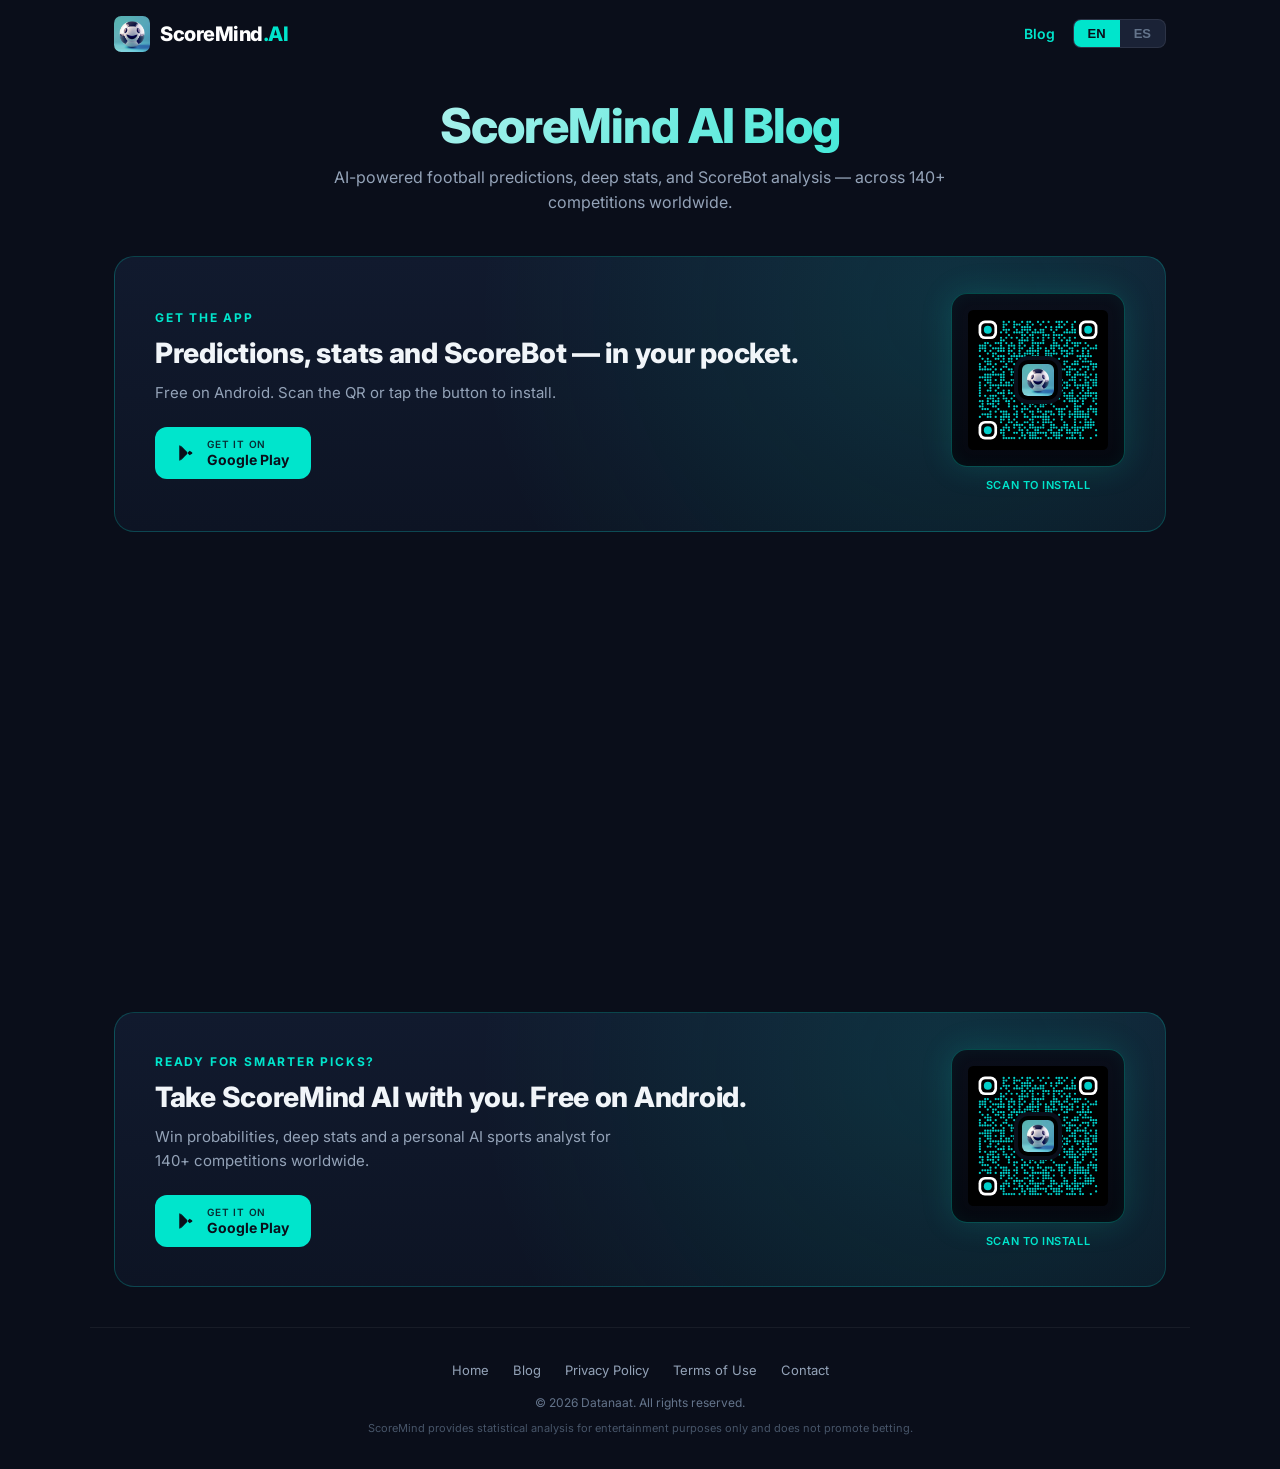
==== blog/index.html @ 249382a7 "feat(blog): add /blog page with Soro embed wrapped by download CTAs New /blog/index.html serves the " ====
<!DOCTYPE html>
<html lang="en">
<head>
  <meta charset="UTF-8">
  <meta name="viewport" content="width=device-width, initial-scale=1.0">
  <meta name="theme-color" content="#0a0e1a">
  <title>Blog — ScoreMind AI · Football Predictions, Analysis & Stats</title>

  <!-- Google Tag Manager -->
  <script>(function(w,d,s,l,i){w[l]=w[l]||[];w[l].push({'gtm.start':
  new Date().getTime(),event:'gtm.js'});var f=d.getElementsByTagName(s)[0],
  j=d.createElement(s),dl=l!='dataLayer'?'&l='+l:'';j.async=true;j.src=
  'https://www.googletagmanager.com/gtm.js?id='+i+dl;f.parentNode.insertBefore(j,f);
  })(window,document,'script','dataLayer','GTM-NVF7D37X');</script>
  <!-- End Google Tag Manager -->

  <meta name="description" content="The ScoreMind AI blog — AI-powered football predictions, deep stats, league previews, and ScoreBot insights across 140+ competitions worldwide.">
  <meta name="keywords" content="football predictions, soccer predictions, AI football tips, match predictions, football stats, ScoreMind AI">

  <link rel="canonical" href="https://scoremind.ai/blog">
  <link rel="icon" type="image/png" sizes="32x32" href="/favicon-32x32.png">
  <link rel="icon" type="image/png" sizes="16x16" href="/favicon-16x16.png">
  <link rel="apple-touch-icon" sizes="180x180" href="/apple-touch-icon.png">
  <link rel="manifest" href="/site.webmanifest">
  <link rel="preconnect" href="https://fonts.googleapis.com">
  <link rel="preconnect" href="https://fonts.gstatic.com" crossorigin>
  <link rel="preconnect" href="https://app.trysoro.com">
  <link href="https://fonts.googleapis.com/css2?family=Inter:wght@400;500;600;700;800;900&display=swap" rel="stylesheet">

  <!-- Open Graph -->
  <meta property="og:title" content="ScoreMind AI Blog — Football Predictions, Stats & Analysis">
  <meta property="og:description" content="AI-powered football predictions, deep stats, league previews and ScoreBot insights across 140+ competitions worldwide.">
  <meta property="og:image" content="https://scoremind.ai/og-image.png">
  <meta property="og:url" content="https://scoremind.ai/blog">
  <meta property="og:type" content="website">
  <meta property="og:site_name" content="ScoreMind AI">

  <meta name="twitter:card" content="summary_large_image">
  <meta name="twitter:title" content="ScoreMind AI Blog — Football Predictions, Stats & Analysis">
  <meta name="twitter:description" content="AI-powered football predictions, deep stats and analysis across 140+ competitions.">
  <meta name="twitter:image" content="https://scoremind.ai/og-image.png">

  <style>
    *, *::before, *::after { margin: 0; padding: 0; box-sizing: border-box; }
    html { scroll-behavior: smooth; }
    body {
      font-family: 'Inter', -apple-system, BlinkMacSystemFont, 'Segoe UI', Roboto, 'Helvetica Neue', Arial, sans-serif;
      background: #0a0e1a;
      color: #f1f5f9;
      line-height: 1.6;
      min-height: 100vh;
      -webkit-font-smoothing: antialiased;
      text-rendering: optimizeLegibility;
    }
    a { color: #00e5cc; text-decoration: none; transition: opacity 0.2s; }
    a:hover { opacity: 0.85; }
    img { display: block; max-width: 100%; }

    /* Nav — privacy/terms style, with lang toggle */
    .nav {
      display: flex; align-items: center; justify-content: space-between;
      padding: 16px 24px; max-width: 1100px; margin: 0 auto; gap: 16px;
    }
    .nav-logo { display: flex; align-items: center; gap: 10px; text-decoration: none; }
    .nav-logo img { width: 36px; height: 36px; border-radius: 20%; }
    .nav-logo span { font-size: 20px; font-weight: 800; color: #fff; letter-spacing: -0.5px; }
    .nav-logo .ai { color: #00e5cc; }
    .nav-right { display: flex; align-items: center; gap: 14px; }
    .nav-link {
      font-size: 14px; font-weight: 600; color: #cbd5e1;
      padding: 6px 4px; transition: color 0.2s;
    }
    .nav-link:hover { color: #00e5cc; opacity: 1; }
    .nav-link.active { color: #00e5cc; }
    .lang-toggle {
      display: flex;
      background: #1a2236;
      border-radius: 8px;
      overflow: hidden;
      border: 1px solid rgba(255,255,255,0.08);
    }
    .lang-btn {
      padding: 6px 14px;
      font-size: 13px;
      font-weight: 600;
      cursor: pointer;
      border: none;
      background: transparent;
      color: #64748b;
      transition: all 0.2s;
    }
    .lang-btn.active {
      background: #00e5cc;
      color: #0a0e1a;
    }

    /* Page intro */
    .page-intro {
      max-width: 1100px; margin: 0 auto; padding: 32px 24px 0;
      text-align: center;
    }
    .page-intro h1 {
      font-size: clamp(32px, 5vw, 48px);
      font-weight: 800;
      letter-spacing: -0.02em;
      line-height: 1.1;
      background: linear-gradient(135deg, #f1f5f9, #00e5cc);
      -webkit-background-clip: text;
      -webkit-text-fill-color: transparent;
      background-clip: text;
      margin-bottom: 12px;
    }
    .page-intro p {
      font-size: 16px;
      color: #94a3b8;
      max-width: 620px;
      margin: 0 auto;
    }

    /* Download CTA banner — top & bottom */
    .cta-banner {
      max-width: 1100px;
      margin: 40px auto;
      padding: 0 24px;
    }
    .cta-banner-inner {
      position: relative;
      background:
        radial-gradient(circle at 80% 20%, rgba(0, 229, 204, 0.12), transparent 55%),
        linear-gradient(180deg, #111a2e, #0d1424);
      border: 1px solid rgba(0, 229, 204, 0.22);
      border-radius: 20px;
      padding: 36px 40px;
      display: grid;
      grid-template-columns: 1fr auto;
      align-items: center;
      gap: 40px;
      overflow: hidden;
    }
    .cta-copy {
      display: flex;
      flex-direction: column;
      gap: 10px;
    }
    .cta-eyebrow {
      font-size: 12px;
      font-weight: 700;
      letter-spacing: 0.15em;
      color: #00e5cc;
      text-transform: uppercase;
    }
    .cta-headline {
      font-size: clamp(22px, 2.6vw, 28px);
      font-weight: 800;
      letter-spacing: -0.01em;
      color: #f1f5f9;
      line-height: 1.2;
    }
    .cta-sub {
      font-size: 15px;
      color: #94a3b8;
      max-width: 460px;
    }
    .cta-buttons {
      display: flex;
      gap: 12px;
      margin-top: 12px;
      flex-wrap: wrap;
    }

    /* Reuse store button styling from index.html, adapted to blog palette */
    .btn {
      display: inline-flex;
      align-items: center;
      gap: 12px;
      padding: 12px 22px;
      border-radius: 12px;
      font-size: 14px;
      font-weight: 600;
      cursor: pointer;
      transition: all 0.2s ease;
      border: 0;
      text-decoration: none;
    }
    .btn-primary {
      background: #00e5cc;
      color: #0a0e1a;
    }
    .btn-primary:hover {
      transform: translateY(-1px);
      box-shadow: 0 8px 24px rgba(0, 229, 204, 0.3);
      opacity: 1;
    }
    .btn-icon { width: 18px; height: 18px; flex-shrink: 0; }
    .btn-stack {
      display: flex;
      flex-direction: column;
      align-items: flex-start;
      line-height: 1.1;
      gap: 2px;
    }
    .btn-stack-small {
      font-size: 10px;
      font-weight: 600;
      opacity: 0.85;
      text-transform: uppercase;
      letter-spacing: 0.08em;
    }
    .btn-stack-big { font-size: 14px; font-weight: 700; }

    /* QR — reuse index.html structure */
    .qr-wrap {
      position: relative;
      padding: 16px;
      border-radius: 16px;
      background: linear-gradient(180deg, #0a0e1a, #050810);
      border: 1px solid rgba(0, 229, 204, 0.3);
      box-shadow:
        0 0 32px rgba(0, 229, 204, 0.15),
        inset 0 0 16px rgba(0, 229, 204, 0.05);
      transition: box-shadow 0.3s ease;
      display: block;
      flex-shrink: 0;
    }
    .qr-wrap:hover {
      box-shadow:
        0 0 48px rgba(0, 229, 204, 0.25),
        inset 0 0 20px rgba(0, 229, 204, 0.08);
      opacity: 1;
    }
    .qr-wrap img.qr-img {
      width: 140px;
      height: 140px;
      display: block;
    }
    .qr-logo {
      position: absolute;
      top: 50%;
      left: 50%;
      transform: translate(-50%, -50%);
      width: 40px;
      height: 40px;
      border-radius: 10px;
      background: #000;
      padding: 4px;
      box-shadow: 0 0 0 4px #0a0e1a;
    }
    .qr-label {
      display: block;
      text-align: center;
      font-size: 11px;
      font-weight: 600;
      letter-spacing: 0.05em;
      text-transform: uppercase;
      color: #00e5cc;
      margin-top: 10px;
    }
    .qr-col { display: flex; flex-direction: column; align-items: center; }

    /* Soro embed area */
    .blog-embed-wrap {
      max-width: 1100px;
      margin: 0 auto;
      padding: 24px 24px 8px;
      min-height: 400px;
    }
    #soro-blog {
      width: 100%;
    }
    /* Defensive — let the Soro-rendered content breathe and stay on-brand */
    #soro-blog a { color: #00e5cc; }
    #soro-blog img { max-width: 100%; height: auto; }

    /* Footer — matches privacy/terms */
    .footer {
      border-top: 1px solid rgba(255,255,255,0.06);
      padding: 32px 24px;
      text-align: center;
      max-width: 1100px;
      margin: 24px auto 0;
    }
    .footer-links {
      display: flex; justify-content: center; gap: 24px;
      margin-bottom: 12px; flex-wrap: wrap;
    }
    .footer-links a { font-size: 13px; color: #94a3b8; }
    .footer-links a:hover { color: #00e5cc; }
    .footer-copy { font-size: 12px; color: #64748b; margin-bottom: 8px; }
    .footer-disclaimer {
      font-size: 11px; color: #475569;
      max-width: 560px; margin: 8px auto 0; line-height: 1.5;
    }

    /* Mobile — collapse banner, hide QR, stack buttons */
    @media (max-width: 720px) {
      .nav { padding: 12px 16px; gap: 10px; }
      .nav-logo span { font-size: 18px; }
      .nav-right { gap: 10px; }
      .nav-link { font-size: 13px; }
      .lang-btn { padding: 5px 10px; font-size: 12px; }

      .page-intro { padding: 24px 16px 0; }
      .cta-banner { margin: 24px auto; padding: 0 16px; }
      .cta-banner-inner {
        grid-template-columns: 1fr;
        padding: 28px 22px;
        gap: 20px;
        text-align: left;
      }
      .qr-col { display: none; }
      .cta-buttons .btn { width: 100%; justify-content: center; }
      .cta-headline { font-size: 22px; }

      .blog-embed-wrap { padding: 16px 16px 8px; }
      .footer { padding: 24px 16px; }
    }

    @media (max-width: 420px) {
      .page-intro h1 { font-size: 28px; }
    }
  </style>
</head>
<body>
  <!-- Google Tag Manager (noscript) -->
  <noscript><iframe src="https://www.googletagmanager.com/ns.html?id=GTM-NVF7D37X"
  height="0" width="0" style="display:none;visibility:hidden"></iframe></noscript>
  <!-- End Google Tag Manager (noscript) -->

  <!-- Nav -->
  <nav class="nav">
    <a href="/" class="nav-logo">
      <img src="/logo.png" alt="ScoreMind.AI">
      <span>ScoreMind<span class="ai">.AI</span></span>
    </a>
    <div class="nav-right">
      <a href="/blog" class="nav-link active" data-en="Blog" data-es="Blog">Blog</a>
      <div class="lang-toggle" role="group" aria-label="Language selector">
        <button class="lang-btn active" onclick="setLang('en')">EN</button>
        <button class="lang-btn" onclick="setLang('es')">ES</button>
      </div>
    </div>
  </nav>

  <!-- Page intro -->
  <section class="page-intro">
    <h1 data-en="ScoreMind AI Blog" data-es="Blog de ScoreMind AI">ScoreMind AI Blog</h1>
    <p data-en="AI-powered football predictions, deep stats, and ScoreBot analysis — across 140+ competitions worldwide."
       data-es="Predicciones de fútbol con IA, estadísticas profundas y análisis de ScoreBot — en más de 140 competencias del mundo.">AI-powered football predictions, deep stats, and ScoreBot analysis — across 140+ competitions worldwide.</p>
  </section>

  <!-- TOP download CTA banner -->
  <aside class="cta-banner" aria-label="Download ScoreMind AI">
    <div class="cta-banner-inner">
      <div class="cta-copy">
        <span class="cta-eyebrow" data-en="GET THE APP" data-es="DESCARGA LA APP">GET THE APP</span>
        <h2 class="cta-headline"
            data-en="Predictions, stats and ScoreBot — in your pocket."
            data-es="Predicciones, estadísticas y ScoreBot — en tu bolsillo.">Predictions, stats and ScoreBot — in your pocket.</h2>
        <p class="cta-sub"
           data-en="Free on Android. Scan the QR or tap the button to install."
           data-es="Gratis en Android. Escanea el QR o toca el botón para instalar.">Free on Android. Scan the QR or tap the button to install.</p>
        <div class="cta-buttons">
          <a class="btn btn-primary" href="https://play.google.com/store/apps/details?id=ai.scoremind.app">
            <svg class="btn-icon" viewBox="0 0 24 24" fill="currentColor" aria-hidden="true">
              <path d="M3.609 1.814 13.792 12 3.61 22.186a.996.996 0 0 1-.61-.92V2.734a1 1 0 0 1 .609-.92Z"/>
              <path d="m16.81 9.013 2.633 1.494c1.376.78 1.376 2.205 0 2.985l-2.633 1.494L13.792 12l3.018-2.987Z"/>
              <path d="m4.609 1.814 9.183 9.186-3.018 3.018L4.609 1.814Z"/>
              <path d="m4.609 22.186 9.183-9.186-3.018-3.018L4.609 22.186Z"/>
            </svg>
            <span class="btn-stack">
              <span class="btn-stack-small" data-en="GET IT ON" data-es="CONSÍGUELO EN">GET IT ON</span>
              <span class="btn-stack-big">Google Play</span>
            </span>
          </a>
        </div>
      </div>
      <div class="qr-col">
        <a class="qr-wrap" href="https://play.google.com/store/apps/details?id=ai.scoremind.app" aria-label="Open Google Play listing">
          <img class="qr-img" src="/assets/qr/google-play.svg" alt="Google Play QR code">
          <img class="qr-logo" src="/logo.webp" alt="">
        </a>
        <span class="qr-label" data-en="Scan to install" data-es="Escanea para instalar">Scan to install</span>
      </div>
    </div>
  </aside>

  <!-- Soro blog embed -->
  <main class="blog-embed-wrap">
    <div id="soro-blog"></div>
    <script src="https://app.trysoro.com/apicc1022b-029a-47bd-a25c-d81572d7aeaa" defer></script>
  </main>

  <!-- BOTTOM download CTA banner -->
  <aside class="cta-banner" aria-label="Download ScoreMind AI">
    <div class="cta-banner-inner">
      <div class="cta-copy">
        <span class="cta-eyebrow" data-en="READY FOR SMARTER PICKS?" data-es="¿LISTO PARA MEJORES PICKS?">READY FOR SMARTER PICKS?</span>
        <h2 class="cta-headline"
            data-en="Take ScoreMind AI with you. Free on Android."
            data-es="Lleva ScoreMind AI contigo. Gratis en Android.">Take ScoreMind AI with you. Free on Android.</h2>
        <p class="cta-sub"
           data-en="Win probabilities, deep stats and a personal AI sports analyst for 140+ competitions worldwide."
           data-es="Probabilidades, estadísticas profundas y un analista deportivo IA personal para más de 140 competencias.">Win probabilities, deep stats and a personal AI sports analyst for 140+ competitions worldwide.</p>
        <div class="cta-buttons">
          <a class="btn btn-primary" href="https://play.google.com/store/apps/details?id=ai.scoremind.app">
            <svg class="btn-icon" viewBox="0 0 24 24" fill="currentColor" aria-hidden="true">
              <path d="M3.609 1.814 13.792 12 3.61 22.186a.996.996 0 0 1-.61-.92V2.734a1 1 0 0 1 .609-.92Z"/>
              <path d="m16.81 9.013 2.633 1.494c1.376.78 1.376 2.205 0 2.985l-2.633 1.494L13.792 12l3.018-2.987Z"/>
              <path d="m4.609 1.814 9.183 9.186-3.018 3.018L4.609 1.814Z"/>
              <path d="m4.609 22.186 9.183-9.186-3.018-3.018L4.609 22.186Z"/>
            </svg>
            <span class="btn-stack">
              <span class="btn-stack-small" data-en="GET IT ON" data-es="CONSÍGUELO EN">GET IT ON</span>
              <span class="btn-stack-big">Google Play</span>
            </span>
          </a>
        </div>
      </div>
      <div class="qr-col">
        <a class="qr-wrap" href="https://play.google.com/store/apps/details?id=ai.scoremind.app" aria-label="Open Google Play listing">
          <img class="qr-img" src="/assets/qr/google-play.svg" alt="Google Play QR code">
          <img class="qr-logo" src="/logo.webp" alt="">
        </a>
        <span class="qr-label" data-en="Scan to install" data-es="Escanea para instalar">Scan to install</span>
      </div>
    </div>
  </aside>

  <!-- Footer -->
  <footer class="footer">
    <div class="footer-links">
      <a href="/" data-en="Home" data-es="Inicio">Home</a>
      <a href="/blog" data-en="Blog" data-es="Blog">Blog</a>
      <a href="/privacy" data-en="Privacy Policy" data-es="Política de Privacidad">Privacy Policy</a>
      <a href="/terms" data-en="Terms of Use" data-es="Términos de Uso">Terms of Use</a>
      <a href="mailto:info@datanaat.com" data-en="Contact" data-es="Contacto">Contact</a>
    </div>
    <div class="footer-copy">&copy; 2026 Datanaat. All rights reserved.</div>
    <div class="footer-disclaimer"
         data-en="ScoreMind provides statistical analysis for entertainment purposes only and does not promote betting."
         data-es="ScoreMind ofrece análisis estadístico solo con fines de entretenimiento y no promueve apuestas.">ScoreMind provides statistical analysis for entertainment purposes only and does not promote betting.</div>
  </footer>

  <script>
    (function () {
      var STORAGE_KEY = 'sm_lang';

      function detectInitial() {
        try {
          var p = new URLSearchParams(window.location.search);
          var url = p.get('lang');
          if (url === 'en' || url === 'es') return url;
        } catch (e) {}
        try {
          var saved = localStorage.getItem(STORAGE_KEY);
          if (saved === 'en' || saved === 'es') return saved;
        } catch (e) {}
        var nav = (navigator.language || 'en').toLowerCase();
        return nav.indexOf('es') === 0 ? 'es' : 'en';
      }

      window.setLang = function (lang) {
        if (lang !== 'en' && lang !== 'es') return;
        try { localStorage.setItem(STORAGE_KEY, lang); } catch (e) {}
        document.documentElement.lang = lang;
        document.querySelectorAll('.lang-btn').forEach(function (b) {
          b.classList.toggle('active', b.textContent.trim().toLowerCase() === lang);
        });
        document.querySelectorAll('[data-' + lang + ']').forEach(function (el) {
          el.textContent = el.getAttribute('data-' + lang);
        });
      };

      window.setLang(detectInitial());
    })();
  </script>
</body>
</html>
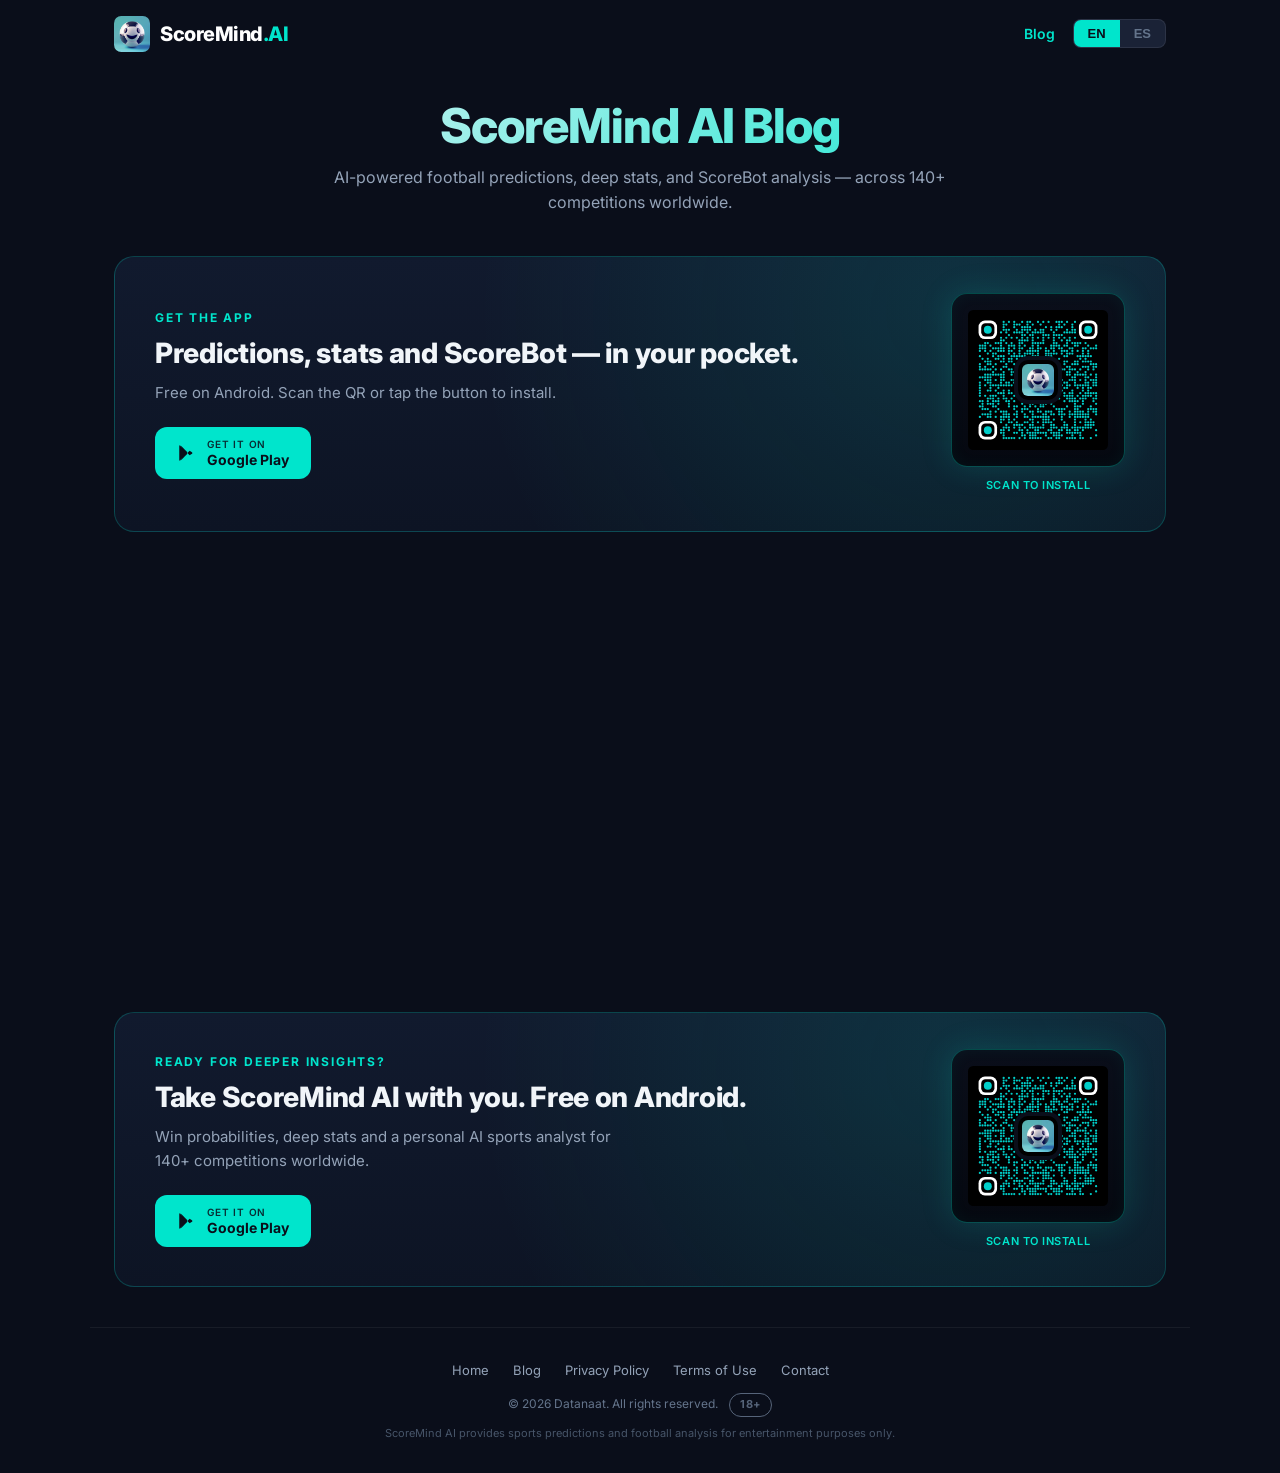
==== commit 7097f806: "[site] gambling-language cleanup for Google Ads eligibility + 18+ visibility - index.html: trust car" ====
--- a/blog/index.html
+++ b/blog/index.html
@@ -1,6 +1,15 @@
 <!DOCTYPE html>
 <html lang="en">
 <head>
+  <!-- Google tag (gtag.js) -->
+  <script async src="https://www.googletagmanager.com/gtag/js?id=G-HRE56GWJR3"></script>
+  <script>
+    window.dataLayer = window.dataLayer || [];
+    function gtag(){dataLayer.push(arguments);}
+    gtag('js', new Date());
+    gtag('config', 'G-HRE56GWJR3');
+  </script>
+
   <meta charset="UTF-8">
   <meta name="viewport" content="width=device-width, initial-scale=1.0">
   <meta name="theme-color" content="#0a0e1a">
@@ -387,14 +396,14 @@
   <!-- Soro blog embed -->
   <main class="blog-embed-wrap">
     <div id="soro-blog"></div>
-    <script src="https://app.trysoro.com/apicc1022b-029a-47bd-a25c-d81572d7aeaa" defer></script>
+    <script src="https://app.trysoro.com/api/embed/0cc1022b-029a-47bd-a25c-d81572d7aeaa?theme=dark" defer></script>
   </main>
 
   <!-- BOTTOM download CTA banner -->
   <aside class="cta-banner" aria-label="Download ScoreMind AI">
     <div class="cta-banner-inner">
       <div class="cta-copy">
-        <span class="cta-eyebrow" data-en="READY FOR SMARTER PICKS?" data-es="¿LISTO PARA MEJORES PICKS?">READY FOR SMARTER PICKS?</span>
+        <span class="cta-eyebrow" data-en="READY FOR DEEPER INSIGHTS?" data-es="¿LISTO PARA ANÁLISIS MÁS PROFUNDOS?">READY FOR DEEPER INSIGHTS?</span>
         <h2 class="cta-headline"
             data-en="Take ScoreMind AI with you. Free on Android."
             data-es="Lleva ScoreMind AI contigo. Gratis en Android.">Take ScoreMind AI with you. Free on Android.</h2>
@@ -435,10 +444,10 @@
       <a href="/terms" data-en="Terms of Use" data-es="Términos de Uso">Terms of Use</a>
       <a href="mailto:info@datanaat.com" data-en="Contact" data-es="Contacto">Contact</a>
     </div>
-    <div class="footer-copy">&copy; 2026 Datanaat. All rights reserved.</div>
+    <div class="footer-copy">&copy; 2026 Datanaat. All rights reserved. <span style="display:inline-block;padding:2px 10px;border-radius:999px;border:1px solid currentColor;font-size:11px;font-weight:700;letter-spacing:0.5px;margin-left:8px;vertical-align:middle;opacity:0.85;">18+</span></div>
     <div class="footer-disclaimer"
-         data-en="ScoreMind provides statistical analysis for entertainment purposes only and does not promote betting."
-         data-es="ScoreMind ofrece análisis estadístico solo con fines de entretenimiento y no promueve apuestas.">ScoreMind provides statistical analysis for entertainment purposes only and does not promote betting.</div>
+         data-en="ScoreMind AI provides sports predictions and football analysis for entertainment purposes only."
+         data-es="ScoreMind AI ofrece predicciones deportivas y análisis de fútbol solo con fines de entretenimiento.">ScoreMind AI provides sports predictions and football analysis for entertainment purposes only.</div>
   </footer>
 
   <script>
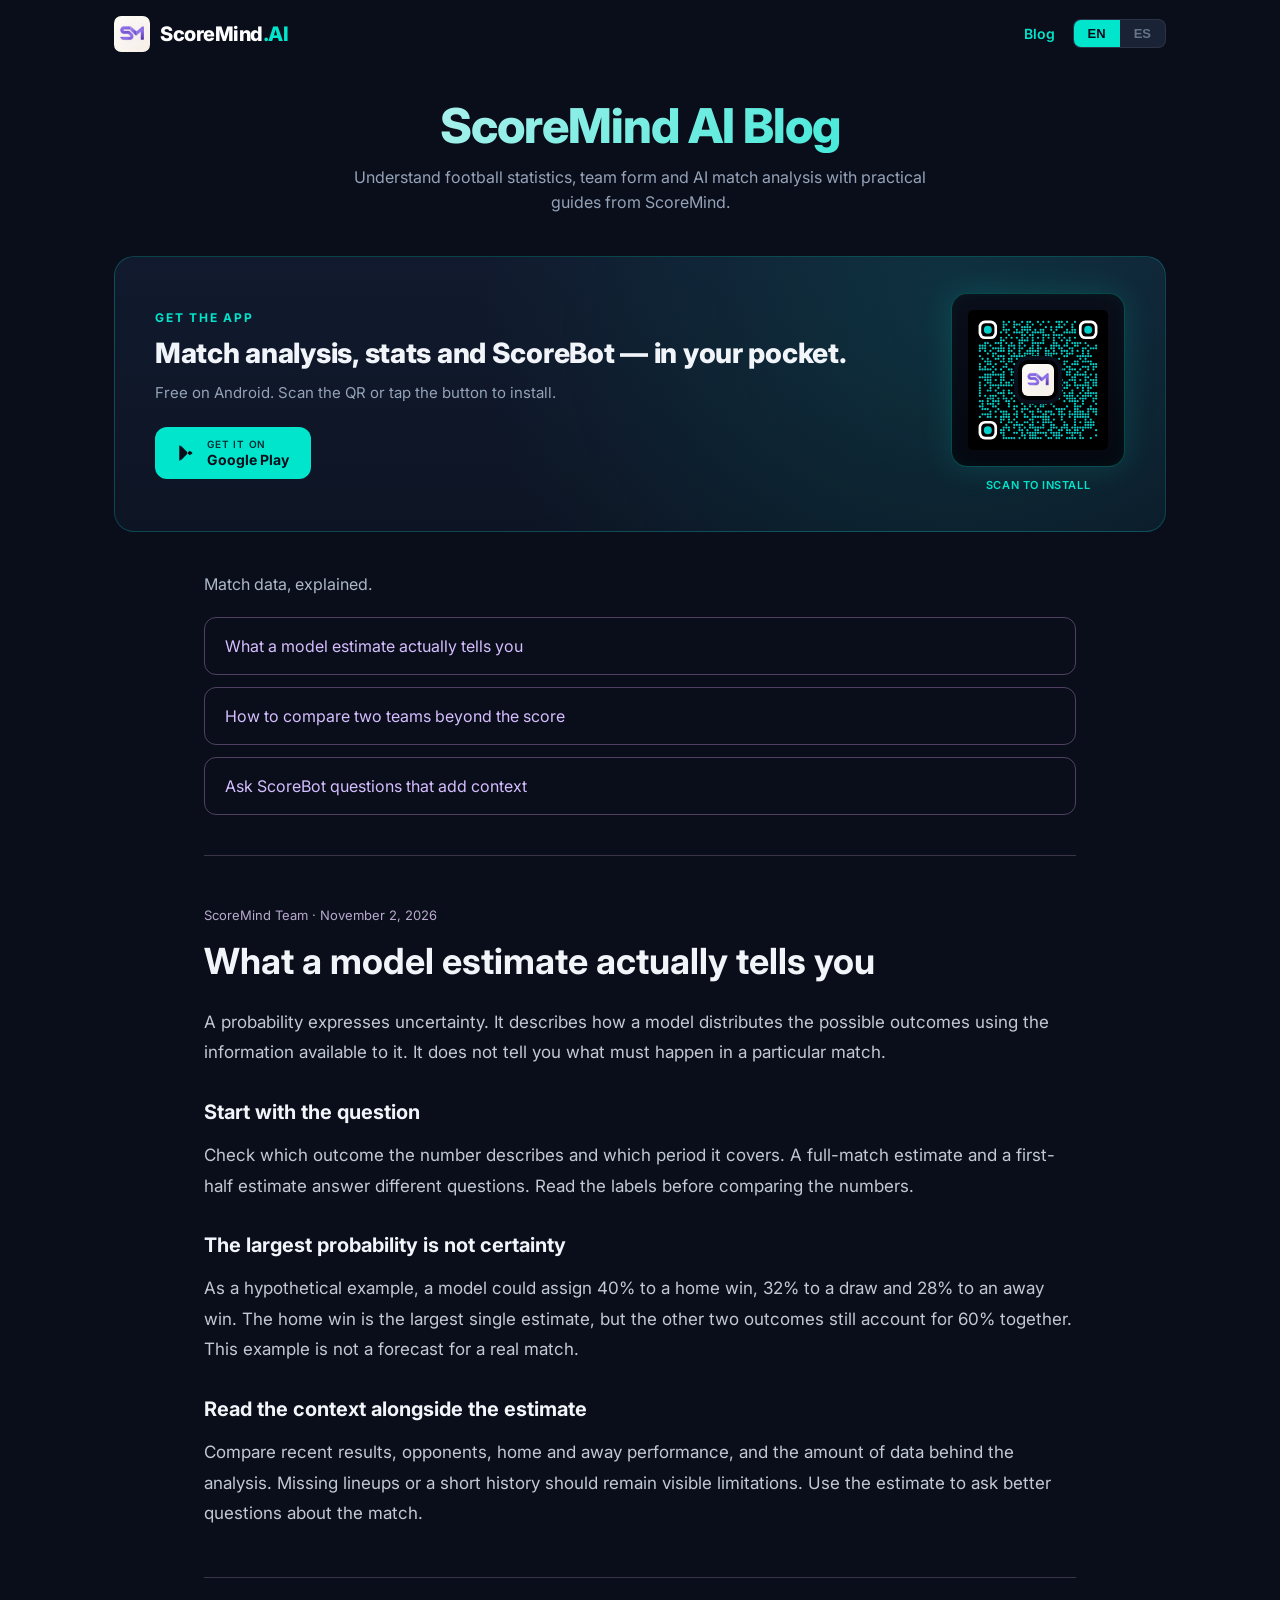
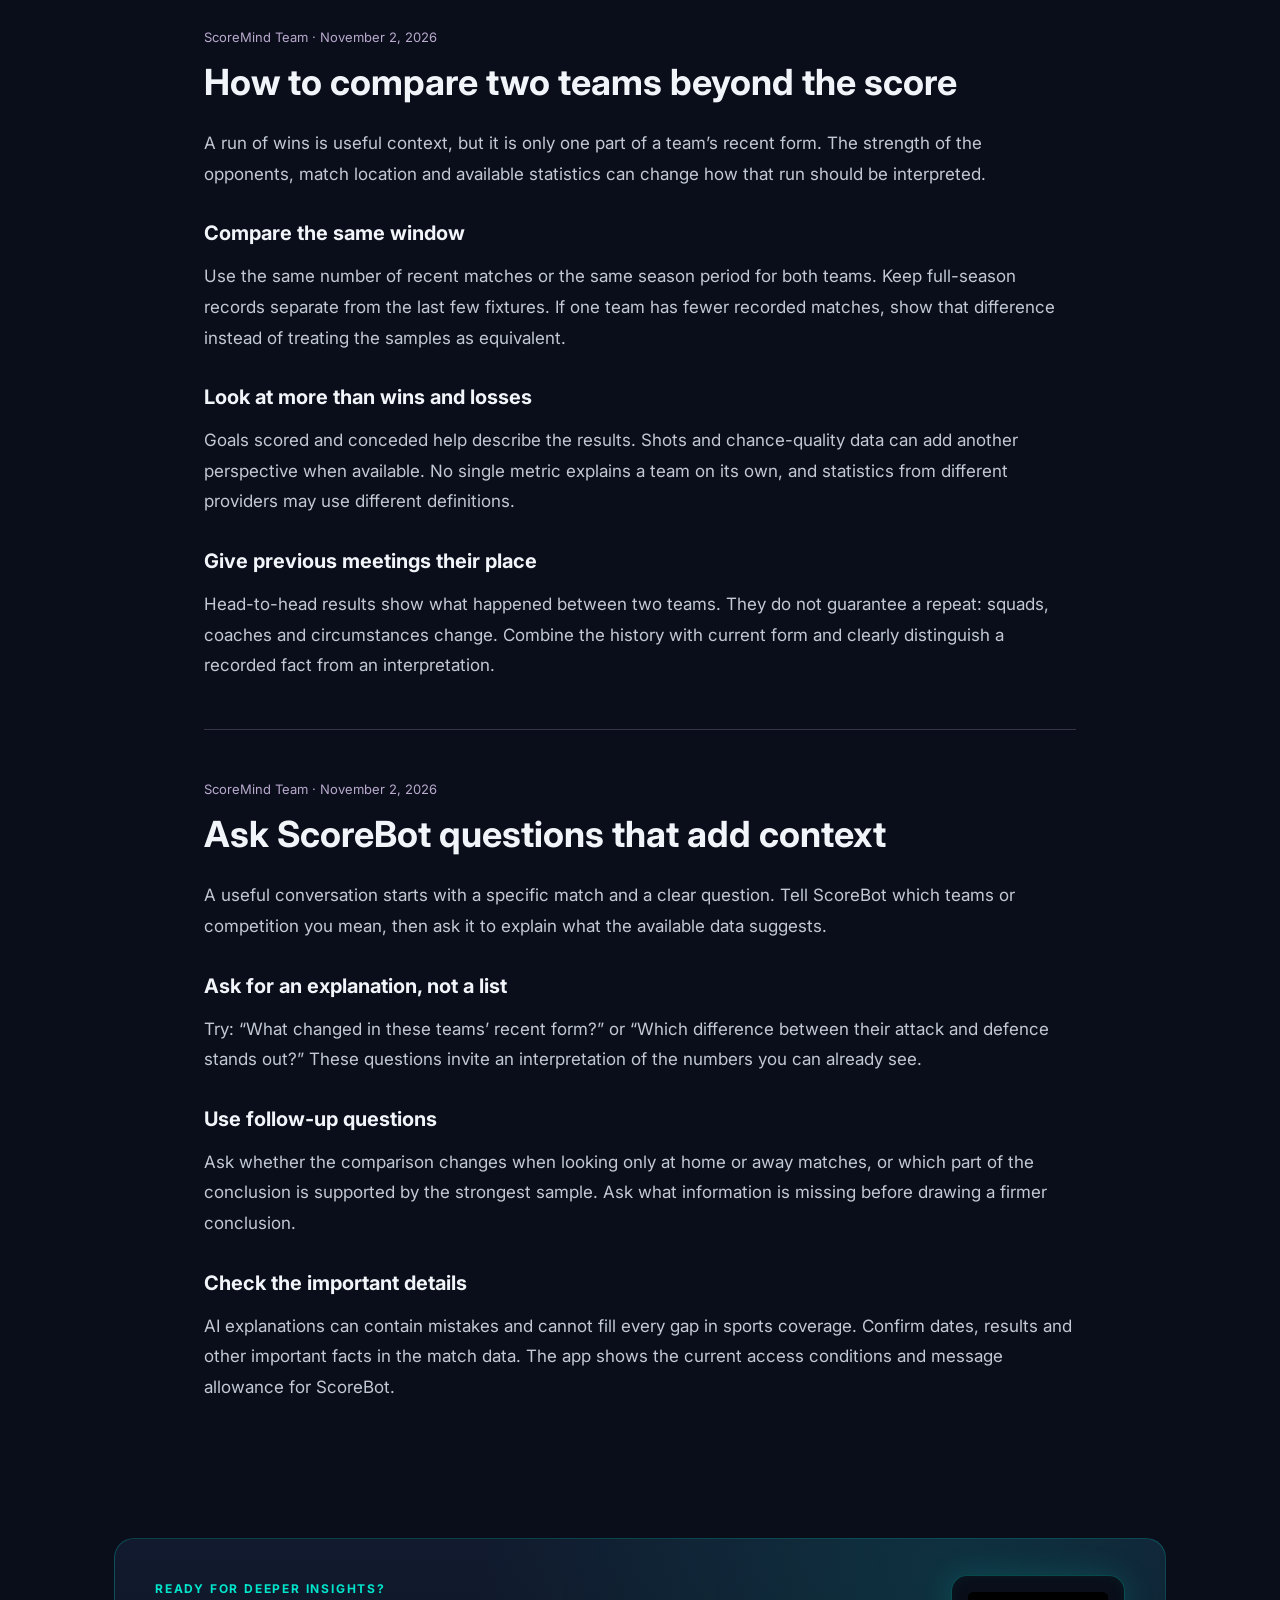
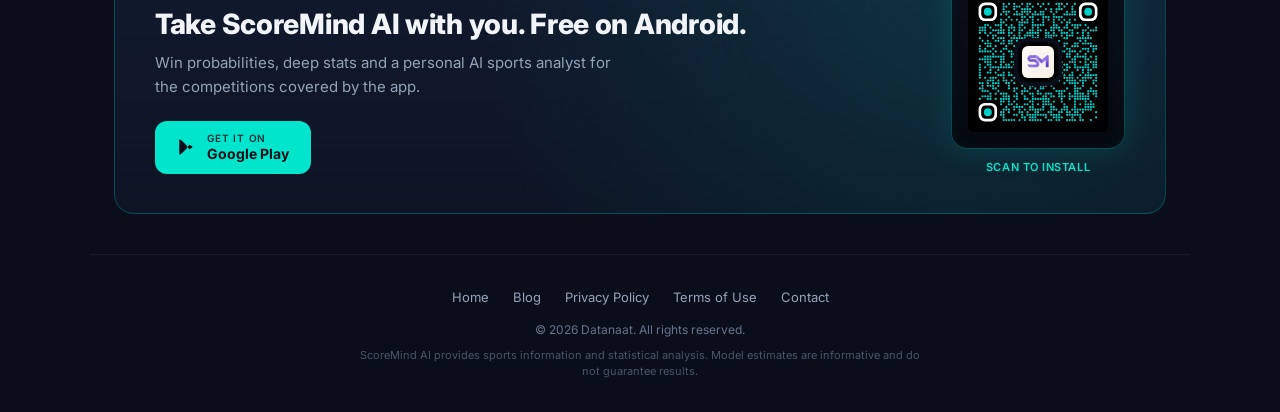
==== commit 509525a4: "Refresh public sports wording, articles and app screenshots" ====
--- a/blog/index.html
+++ b/blog/index.html
@@ -13,7 +13,7 @@
   <meta charset="UTF-8">
   <meta name="viewport" content="width=device-width, initial-scale=1.0">
   <meta name="theme-color" content="#0a0e1a">
-  <title>Blog — ScoreMind AI · Football Predictions, Analysis & Stats</title>
+  <title>Blog — ScoreMind AI · Football Analysis & Stats</title>
 
   <!-- Google Tag Manager -->
   <script>(function(w,d,s,l,i){w[l]=w[l]||[];w[l].push({'gtm.start':
@@ -23,8 +23,8 @@
   })(window,document,'script','dataLayer','GTM-NVF7D37X');</script>
   <!-- End Google Tag Manager -->
 
-  <meta name="description" content="The ScoreMind AI blog — AI-powered football predictions, deep stats, league previews, and ScoreBot insights across 140+ competitions worldwide.">
-  <meta name="keywords" content="football predictions, soccer predictions, AI football tips, match predictions, football stats, ScoreMind AI">
+  <meta name="description" content="The ScoreMind AI blog — AI-powered football analysis, deep stats, league previews, and ScoreBot insights across the competitions covered by the app.">
+  <meta name="keywords" content="football analysis, soccer analysis, AI match analysis, match analysis, football stats, ScoreMind AI">
 
   <link rel="canonical" href="https://scoremind.ai/blog">
   <link rel="icon" type="image/png" sizes="32x32" href="/favicon-32x32.png">
@@ -33,20 +33,19 @@
   <link rel="manifest" href="/site.webmanifest">
   <link rel="preconnect" href="https://fonts.googleapis.com">
   <link rel="preconnect" href="https://fonts.gstatic.com" crossorigin>
-  <link rel="preconnect" href="https://app.trysoro.com">
   <link href="https://fonts.googleapis.com/css2?family=Inter:wght@400;500;600;700;800;900&display=swap" rel="stylesheet">
 
   <!-- Open Graph -->
-  <meta property="og:title" content="ScoreMind AI Blog — Football Predictions, Stats & Analysis">
-  <meta property="og:description" content="AI-powered football predictions, deep stats, league previews and ScoreBot insights across 140+ competitions worldwide.">
+  <meta property="og:title" content="ScoreMind AI Blog — Football Scores, Stats & Analysis">
+  <meta property="og:description" content="AI-powered football analysis, deep stats, league previews and ScoreBot insights across the competitions covered by the app.">
   <meta property="og:image" content="https://scoremind.ai/og-image.png">
   <meta property="og:url" content="https://scoremind.ai/blog">
   <meta property="og:type" content="website">
   <meta property="og:site_name" content="ScoreMind AI">
 
   <meta name="twitter:card" content="summary_large_image">
-  <meta name="twitter:title" content="ScoreMind AI Blog — Football Predictions, Stats & Analysis">
-  <meta name="twitter:description" content="AI-powered football predictions, deep stats and analysis across 140+ competitions.">
+  <meta name="twitter:title" content="ScoreMind AI Blog — Football Scores, Stats & Analysis">
+  <meta name="twitter:description" content="AI-powered football analysis, deep stats and analysis across the competitions covered by the app.">
   <meta name="twitter:image" content="https://scoremind.ai/og-image.png">
 
   <style>
@@ -266,19 +265,13 @@
     }
     .qr-col { display: flex; flex-direction: column; align-items: center; }
 
-    /* Soro embed area */
+    /* Editorial articles */
     .blog-embed-wrap {
       max-width: 1100px;
       margin: 0 auto;
       padding: 24px 24px 8px;
       min-height: 400px;
     }
-    #soro-blog {
-      width: 100%;
-    }
-    /* Defensive — let the Soro-rendered content breathe and stay on-brand */
-    #soro-blog a { color: #00e5cc; }
-    #soro-blog img { max-width: 100%; height: auto; }
 
     /* Footer — matches privacy/terms */
     .footer {
@@ -327,6 +320,17 @@
     @media (max-width: 420px) {
       .page-intro h1 { font-size: 28px; }
     }
+
+    .editorial-blog { max-width: 920px; padding: 0 24px 48px; }
+    .editorial-intro { color: #aeb8c9; margin-bottom: 20px; }
+    .article-index { display: grid; gap: 12px; margin: 0 0 40px; }
+    .article-index a { padding: 16px 20px; border: 1px solid #504163; border-radius: 12px; color: #d5beff; line-height: 1.5; }
+    .article-index a:focus-visible { outline: 3px solid #bca0ff; outline-offset: 3px; }
+    .editorial-article { padding: 36px 0; border-top: 1px solid #3b3348; scroll-margin-top: 24px; }
+    .editorial-article .article-date { font-size: 13px; color: #b8a9cd; }
+    .editorial-article h2 { font-size: clamp(25px, 4vw, 36px); line-height: 1.2; margin: 12px 0 24px; }
+    .editorial-article h3 { font-size: 20px; margin: 28px 0 12px; }
+    .editorial-article p { font-size: 17px; line-height: 1.8; color: #c2c9d4; margin: 12px 0; }
   </style>
 </head>
 <body>
@@ -338,7 +342,7 @@
   <!-- Nav -->
   <nav class="nav">
     <a href="/" class="nav-logo">
-      <img src="/logo.png" alt="ScoreMind.AI">
+      <img src="/assets/marketing/scoremind-mark.webp" alt="ScoreMind.AI">
       <span>ScoreMind<span class="ai">.AI</span></span>
     </a>
     <div class="nav-right">
@@ -353,8 +357,8 @@
   <!-- Page intro -->
   <section class="page-intro">
     <h1 data-en="ScoreMind AI Blog" data-es="Blog de ScoreMind AI">ScoreMind AI Blog</h1>
-    <p data-en="AI-powered football predictions, deep stats, and ScoreBot analysis — across 140+ competitions worldwide."
-       data-es="Predicciones de fútbol con IA, estadísticas profundas y análisis de ScoreBot — en más de 140 competencias del mundo.">AI-powered football predictions, deep stats, and ScoreBot analysis — across 140+ competitions worldwide.</p>
+    <p data-en="Understand football statistics, team form and AI match analysis with practical guides from ScoreMind."
+       data-es="Entiende las estadísticas de fútbol, la forma de los equipos y el análisis con IA con las guías de ScoreMind.">Understand football statistics, team form and AI match analysis with practical guides from ScoreMind.</p>
   </section>
 
   <!-- TOP download CTA banner -->
@@ -363,8 +367,8 @@
       <div class="cta-copy">
         <span class="cta-eyebrow" data-en="GET THE APP" data-es="DESCARGA LA APP">GET THE APP</span>
         <h2 class="cta-headline"
-            data-en="Predictions, stats and ScoreBot — in your pocket."
-            data-es="Predicciones, estadísticas y ScoreBot — en tu bolsillo.">Predictions, stats and ScoreBot — in your pocket.</h2>
+            data-en="Match analysis, stats and ScoreBot — in your pocket."
+            data-es="Análisis, estadísticas y ScoreBot — en tu bolsillo.">Match analysis, stats and ScoreBot — in your pocket.</h2>
         <p class="cta-sub"
            data-en="Free on Android. Scan the QR or tap the button to install."
            data-es="Gratis en Android. Escanea el QR o toca el botón para instalar.">Free on Android. Scan the QR or tap the button to install.</p>
@@ -386,18 +390,54 @@
       <div class="qr-col">
         <a class="qr-wrap" href="https://play.google.com/store/apps/details?id=ai.scoremind.app" aria-label="Open Google Play listing">
           <img class="qr-img" src="/assets/qr/google-play.svg" alt="Google Play QR code">
-          <img class="qr-logo" src="/logo.webp" alt="">
+          <img class="qr-logo" src="/assets/marketing/scoremind-mark.webp" alt="">
         </a>
         <span class="qr-label" data-en="Scan to install" data-es="Escanea para instalar">Scan to install</span>
       </div>
     </div>
   </aside>
 
-  <!-- Soro blog embed -->
-  <main class="blog-embed-wrap">
-    <div id="soro-blog"></div>
-    <script src="https://app.trysoro.com/api/embed/0cc1022b-029a-47bd-a25c-d81572d7aeaa?theme=dark" defer></script>
-  </main>
+<main class="blog-embed-wrap editorial-blog">
+<p class="editorial-intro" data-en="Match data, explained." data-es="Los datos del partido, explicados.">Match data, explained.</p>
+<nav class="article-index" aria-label="Articles">
+<a href="#model-estimates" data-en="What a model estimate actually tells you" data-es="Qué te dice una estimación del modelo">What a model estimate actually tells you</a>
+<a href="#team-form" data-en="How to compare two teams beyond the score" data-es="Cómo comparar dos equipos más allá del marcador">How to compare two teams beyond the score</a>
+<a href="#ask-scorebot" data-en="Ask ScoreBot questions that add context" data-es="Haz preguntas a ScoreBot que aporten contexto">Ask ScoreBot questions that add context</a>
+</nav>
+<article class="editorial-article" id="model-estimates">
+<p class="article-date" data-en="ScoreMind Team · November 2, 2026" data-es="Equipo ScoreMind · 2 de noviembre de 2026">ScoreMind Team · November 2, 2026</p>
+<h2 data-en="What a model estimate actually tells you" data-es="Qué te dice una estimación del modelo">What a model estimate actually tells you</h2>
+<p data-en="A probability expresses uncertainty. It describes how a model distributes the possible outcomes using the information available to it. It does not tell you what must happen in a particular match." data-es="Una probabilidad expresa incertidumbre. Describe cómo un modelo distribuye los posibles resultados con la información disponible. No dice qué tiene que suceder en un partido concreto.">A probability expresses uncertainty. It describes how a model distributes the possible outcomes using the information available to it. It does not tell you what must happen in a particular match.</p>
+<h3 data-en="Start with the question" data-es="Empieza por la pregunta">Start with the question</h3>
+<p data-en="Check which outcome the number describes and which period it covers. A full-match estimate and a first-half estimate answer different questions. Read the labels before comparing the numbers." data-es="Comprueba qué resultado describe la cifra y qué periodo abarca. Una estimación para todo el partido y otra para el primer tiempo responden preguntas distintas. Lee las etiquetas antes de comparar números.">Check which outcome the number describes and which period it covers. A full-match estimate and a first-half estimate answer different questions. Read the labels before comparing the numbers.</p>
+<h3 data-en="The largest probability is not certainty" data-es="La probabilidad más alta no es certeza">The largest probability is not certainty</h3>
+<p data-en="As a hypothetical example, a model could assign 40% to a home win, 32% to a draw and 28% to an away win. The home win is the largest single estimate, but the other two outcomes still account for 60% together. This example is not a forecast for a real match." data-es="Como ejemplo hipotético, un modelo podría asignar 40 % a la victoria local, 32 % al empate y 28 % a la victoria visitante. La victoria local es la estimación individual más alta, pero las otras dos posibilidades reúnen el 60 %. Este ejemplo no es una estimación de un partido real.">As a hypothetical example, a model could assign 40% to a home win, 32% to a draw and 28% to an away win. The home win is the largest single estimate, but the other two outcomes still account for 60% together. This example is not a forecast for a real match.</p>
+<h3 data-en="Read the context alongside the estimate" data-es="Lee el contexto junto a la estimación">Read the context alongside the estimate</h3>
+<p data-en="Compare recent results, opponents, home and away performance, and the amount of data behind the analysis. Missing lineups or a short history should remain visible limitations. Use the estimate to ask better questions about the match." data-es="Compara resultados recientes, rivales, rendimiento local y visitante, y la cantidad de datos detrás del análisis. Las alineaciones ausentes o un historial corto siguen siendo limitaciones. Usa la estimación para plantear mejores preguntas sobre el partido.">Compare recent results, opponents, home and away performance, and the amount of data behind the analysis. Missing lineups or a short history should remain visible limitations. Use the estimate to ask better questions about the match.</p>
+</article>
+<article class="editorial-article" id="team-form">
+<p class="article-date" data-en="ScoreMind Team · November 2, 2026" data-es="Equipo ScoreMind · 2 de noviembre de 2026">ScoreMind Team · November 2, 2026</p>
+<h2 data-en="How to compare two teams beyond the score" data-es="Cómo comparar dos equipos más allá del marcador">How to compare two teams beyond the score</h2>
+<p data-en="A run of wins is useful context, but it is only one part of a team’s recent form. The strength of the opponents, match location and available statistics can change how that run should be interpreted." data-es="Una racha de victorias aporta contexto, pero es solo una parte de la forma reciente. El nivel de los rivales, la localía y las estadísticas disponibles pueden cambiar su interpretación.">A run of wins is useful context, but it is only one part of a team’s recent form. The strength of the opponents, match location and available statistics can change how that run should be interpreted.</p>
+<h3 data-en="Compare the same window" data-es="Compara la misma ventana">Compare the same window</h3>
+<p data-en="Use the same number of recent matches or the same season period for both teams. Keep full-season records separate from the last few fixtures. If one team has fewer recorded matches, show that difference instead of treating the samples as equivalent." data-es="Usa el mismo número de partidos recientes o el mismo periodo de temporada para ambos equipos. Separa el registro de toda la temporada de los últimos encuentros. Si un equipo tiene menos partidos registrados, ten presente esa diferencia.">Use the same number of recent matches or the same season period for both teams. Keep full-season records separate from the last few fixtures. If one team has fewer recorded matches, show that difference instead of treating the samples as equivalent.</p>
+<h3 data-en="Look at more than wins and losses" data-es="Mira más allá de las victorias y derrotas">Look at more than wins and losses</h3>
+<p data-en="Goals scored and conceded help describe the results. Shots and chance-quality data can add another perspective when available. No single metric explains a team on its own, and statistics from different providers may use different definitions." data-es="Los goles a favor y en contra ayudan a describir los resultados. Los tiros y la calidad de las ocasiones pueden aportar otra perspectiva cuando están disponibles. Ninguna métrica explica por sí sola a un equipo, y distintos proveedores pueden utilizar definiciones diferentes.">Goals scored and conceded help describe the results. Shots and chance-quality data can add another perspective when available. No single metric explains a team on its own, and statistics from different providers may use different definitions.</p>
+<h3 data-en="Give previous meetings their place" data-es="Dale su lugar al historial">Give previous meetings their place</h3>
+<p data-en="Head-to-head results show what happened between two teams. They do not guarantee a repeat: squads, coaches and circumstances change. Combine the history with current form and clearly distinguish a recorded fact from an interpretation." data-es="Los enfrentamientos directos muestran lo que ocurrió entre dos equipos. No garantizan que se repita: cambian las plantillas, los entrenadores y las circunstancias. Combina el historial con la forma actual y distingue un hecho registrado de una interpretación.">Head-to-head results show what happened between two teams. They do not guarantee a repeat: squads, coaches and circumstances change. Combine the history with current form and clearly distinguish a recorded fact from an interpretation.</p>
+</article>
+<article class="editorial-article" id="ask-scorebot">
+<p class="article-date" data-en="ScoreMind Team · November 2, 2026" data-es="Equipo ScoreMind · 2 de noviembre de 2026">ScoreMind Team · November 2, 2026</p>
+<h2 data-en="Ask ScoreBot questions that add context" data-es="Haz preguntas a ScoreBot que aporten contexto">Ask ScoreBot questions that add context</h2>
+<p data-en="A useful conversation starts with a specific match and a clear question. Tell ScoreBot which teams or competition you mean, then ask it to explain what the available data suggests." data-es="Una conversación útil empieza con un partido concreto y una pregunta clara. Indica a ScoreBot qué equipos o competición te interesan y pídele que explique qué sugieren los datos disponibles.">A useful conversation starts with a specific match and a clear question. Tell ScoreBot which teams or competition you mean, then ask it to explain what the available data suggests.</p>
+<h3 data-en="Ask for an explanation, not a list" data-es="Pide una explicación, no una lista">Ask for an explanation, not a list</h3>
+<p data-en="Try: “What changed in these teams’ recent form?” or “Which difference between their attack and defence stands out?” These questions invite an interpretation of the numbers you can already see." data-es="Prueba: «¿Qué cambió en la forma reciente de estos equipos?» o «¿Qué diferencia destaca entre su ataque y su defensa?». Estas preguntas invitan a interpretar las cifras que ya puedes consultar.">Try: “What changed in these teams’ recent form?” or “Which difference between their attack and defence stands out?” These questions invite an interpretation of the numbers you can already see.</p>
+<h3 data-en="Use follow-up questions" data-es="Profundiza con otra pregunta">Use follow-up questions</h3>
+<p data-en="Ask whether the comparison changes when looking only at home or away matches, or which part of the conclusion is supported by the strongest sample. Ask what information is missing before drawing a firmer conclusion." data-es="Pregunta si la comparación cambia al considerar solo partidos como local o visitante, o qué parte de la conclusión tiene una muestra más sólida. Pregunta también qué información falta antes de llegar a una conclusión más firme.">Ask whether the comparison changes when looking only at home or away matches, or which part of the conclusion is supported by the strongest sample. Ask what information is missing before drawing a firmer conclusion.</p>
+<h3 data-en="Check the important details" data-es="Verifica los detalles importantes">Check the important details</h3>
+<p data-en="AI explanations can contain mistakes and cannot fill every gap in sports coverage. Confirm dates, results and other important facts in the match data. The app shows the current access conditions and message allowance for ScoreBot." data-es="Las explicaciones de IA pueden contener errores y no resuelven todos los vacíos de cobertura deportiva. Confirma las fechas, los resultados y otros hechos importantes con los datos del partido. La app muestra las condiciones de acceso y el cupo de mensajes de ScoreBot.">AI explanations can contain mistakes and cannot fill every gap in sports coverage. Confirm dates, results and other important facts in the match data. The app shows the current access conditions and message allowance for ScoreBot.</p>
+</article>
+</main>
 
   <!-- BOTTOM download CTA banner -->
   <aside class="cta-banner" aria-label="Download ScoreMind AI">
@@ -408,8 +448,8 @@
             data-en="Take ScoreMind AI with you. Free on Android."
             data-es="Lleva ScoreMind AI contigo. Gratis en Android.">Take ScoreMind AI with you. Free on Android.</h2>
         <p class="cta-sub"
-           data-en="Win probabilities, deep stats and a personal AI sports analyst for 140+ competitions worldwide."
-           data-es="Probabilidades, estadísticas profundas y un analista deportivo IA personal para más de 140 competencias.">Win probabilities, deep stats and a personal AI sports analyst for 140+ competitions worldwide.</p>
+           data-en="Win probabilities, deep stats and a personal AI sports analyst for the competitions covered by the app."
+           data-es="Probabilidades, estadísticas profundas y un analista deportivo IA personal para las competiciones disponibles en la app.">Win probabilities, deep stats and a personal AI sports analyst for the competitions covered by the app.</p>
         <div class="cta-buttons">
           <a class="btn btn-primary" href="https://play.google.com/store/apps/details?id=ai.scoremind.app">
             <svg class="btn-icon" viewBox="0 0 24 24" fill="currentColor" aria-hidden="true">
@@ -428,7 +468,7 @@
       <div class="qr-col">
         <a class="qr-wrap" href="https://play.google.com/store/apps/details?id=ai.scoremind.app" aria-label="Open Google Play listing">
           <img class="qr-img" src="/assets/qr/google-play.svg" alt="Google Play QR code">
-          <img class="qr-logo" src="/logo.webp" alt="">
+          <img class="qr-logo" src="/assets/marketing/scoremind-mark.webp" alt="">
         </a>
         <span class="qr-label" data-en="Scan to install" data-es="Escanea para instalar">Scan to install</span>
       </div>
@@ -444,10 +484,10 @@
       <a href="/terms" data-en="Terms of Use" data-es="Términos de Uso">Terms of Use</a>
       <a href="mailto:info@datanaat.com" data-en="Contact" data-es="Contacto">Contact</a>
     </div>
-    <div class="footer-copy">&copy; 2026 Datanaat. All rights reserved. <span style="display:inline-block;padding:2px 10px;border-radius:999px;border:1px solid currentColor;font-size:11px;font-weight:700;letter-spacing:0.5px;margin-left:8px;vertical-align:middle;opacity:0.85;">18+</span></div>
+    <div class="footer-copy">&copy; 2026 Datanaat. All rights reserved.</div>
     <div class="footer-disclaimer"
-         data-en="ScoreMind AI provides sports predictions and football analysis for entertainment purposes only."
-         data-es="ScoreMind AI ofrece predicciones deportivas y análisis de fútbol solo con fines de entretenimiento.">ScoreMind AI provides sports predictions and football analysis for entertainment purposes only.</div>
+         data-en="ScoreMind AI provides sports information and statistical analysis. Model estimates are informative and do not guarantee results."
+         data-es="ScoreMind AI ofrece información deportiva y análisis estadístico. Las estimaciones del modelo son informativas y no garantizan resultados.">ScoreMind AI provides sports information and statistical analysis. Model estimates are informative and do not guarantee results.</div>
   </footer>
 
   <script>
